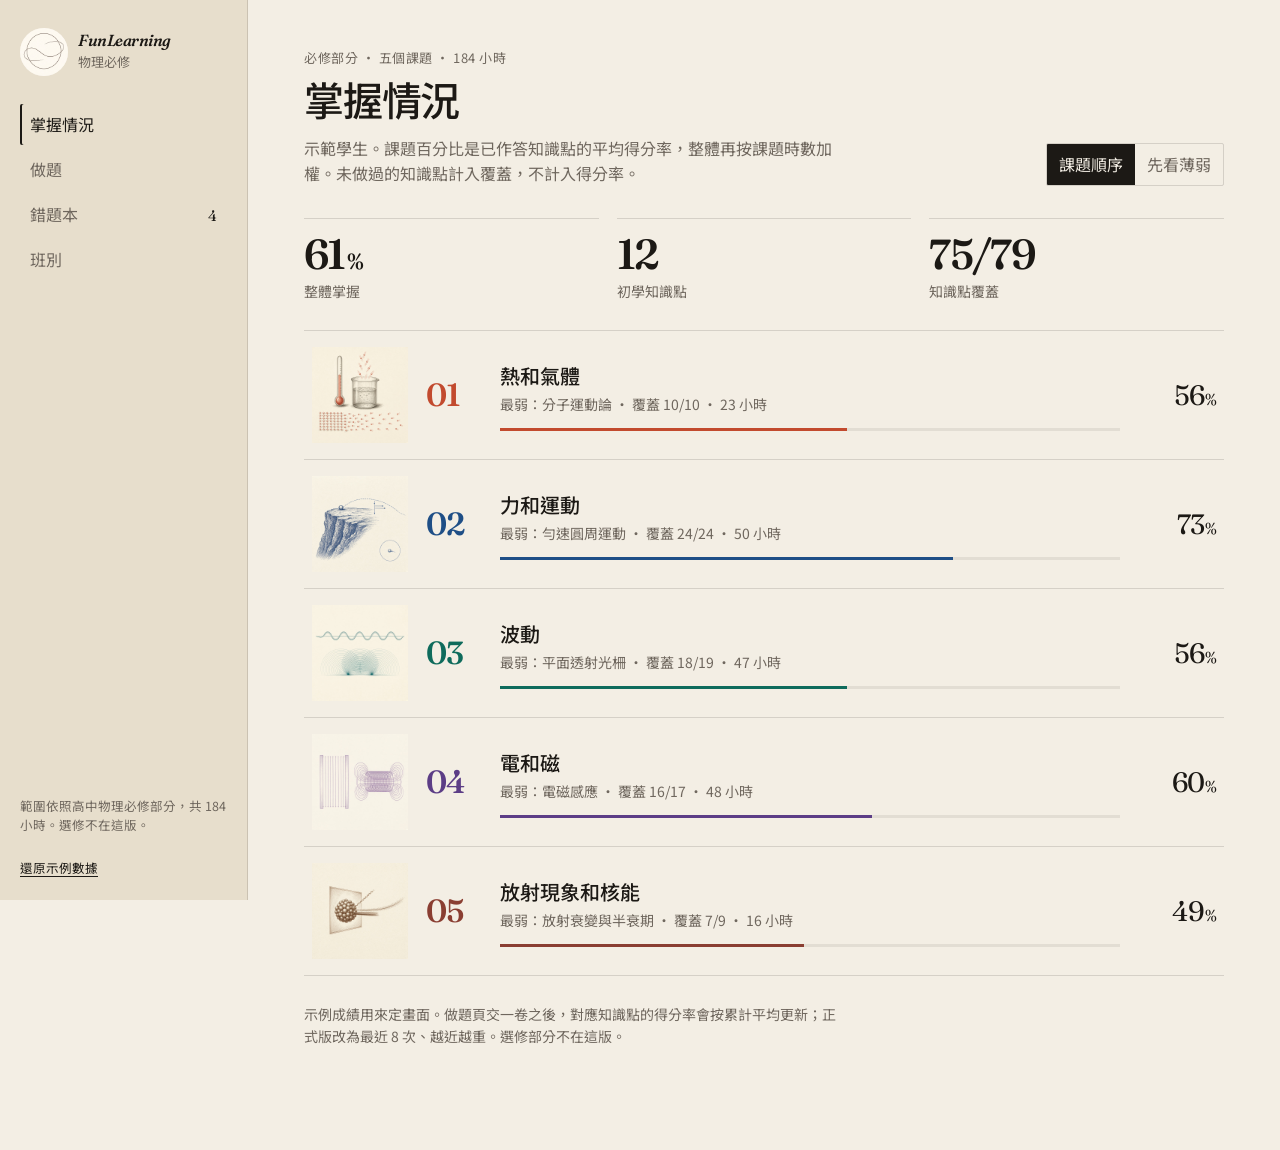
==== prototype/index.html @ 352cc637 "定出高中物理必修平台框架和可操作的畫面原型。 依課程文件切五個課題和知識點，選擇題與數值題由程式批改，結構題預留評分準則。原型可看掌握、訂正、錯題本和班別。  Co-authored-by: luze" ====
<!DOCTYPE html>
<html lang="zh-Hant">
<head>
  <meta charset="utf-8">
  <meta name="viewport" content="width=device-width, initial-scale=1">
  <title>掌握情況 · FunLearning 物理</title>
  <meta name="description" content="高中物理必修部分的練習、批改與知識點掌握。">
  <link rel="preconnect" href="https://fonts.googleapis.com">
  <link rel="preconnect" href="https://fonts.gstatic.com" crossorigin>
  <link href="https://fonts.googleapis.com/css2?family=Fraunces:ital,opsz,wght@0,9..144,560;1,9..144,520&family=IBM+Plex+Mono:wght@400;500&family=Noto+Sans+TC:wght@400;500;700&display=swap" rel="stylesheet">
  <link rel="icon" href="assets/mark-orbit-wave.jpg">
  <link rel="stylesheet" href="styles.css">
</head>
<body>
  <div class="app">
    <aside class="rail">
      <a class="brand" href="#/">
        <span class="brand-mark"><img src="assets/mark-orbit-wave.jpg" alt="" width="48" height="48"></span>
        <span class="brand-copy">
          <span class="brand-name">FunLearning</span>
          <span class="brand-sub">物理必修</span>
        </span>
      </a>
      <nav class="nav" aria-label="主要">
        <a href="#/" data-route="home">掌握情況</a>
        <a href="#/practice/q-boyle" data-route="practice">做題</a>
        <a href="#/mistakes" data-route="mistakes">錯題本 <span class="count" id="mistake-count">0</span></a>
        <a href="#/class" data-route="class">班別</a>
      </nav>
      <div class="rail-foot">
        <p>範圍依照高中物理必修部分，共 184 小時。選修不在這版。</p>
        <button type="button" id="reset">還原示例數據</button>
      </div>
    </aside>
    <main id="main" tabindex="-1"></main>
  </div>
  <script src="data.js"></script>
  <script src="grader.js"></script>
  <script src="app.js"></script>
</body>
</html>
---- prototype/styles.css ----
:root {
  --paper: #f3eee4;
  --rail: #e7decc;
  --ink: #1c1915;
  --muted: #6f675e;
  --line: rgba(28, 25, 21, 0.14);
  --serif: "Fraunces", "Iowan Old Style", Palatino, "Palatino Linotype", "Times New Roman", serif;
  --sans: "Noto Sans TC", "WenQuanYi Micro Hei", "Noto Sans CJK TC", "PingFang TC", sans-serif;
  --mono: "IBM Plex Mono", "Noto Sans Mono", ui-monospace, monospace;
  --weak: #9a3412;
  --developing: #8a5a22;
  --steady: #1e4e86;
  --mastered: #0e6b5c;
  --shadow: 0 1px 0 rgba(28, 25, 21, 0.04);
}

* { box-sizing: border-box; }

html { scroll-behavior: smooth; }

body {
  margin: 0;
  background: var(--paper);
  color: var(--ink);
  font-family: var(--sans);
  font-size: 16px;
  line-height: 1.55;
  font-weight: 400;
  -webkit-font-smoothing: antialiased;
}

::selection { background: #d5e2f1; }

:focus-visible {
  outline: 2px solid #1e4e86;
  outline-offset: 3px;
}

button, input, textarea, select { font: inherit; color: inherit; }

button { cursor: pointer; }

img { display: block; max-width: 100%; }

.app {
  display: grid;
  grid-template-columns: 248px minmax(0, 1fr);
  min-height: 100vh;
}

.rail {
  position: sticky;
  top: 0;
  align-self: start;
  height: 100vh;
  padding: 28px 20px 22px;
  background: var(--rail);
  border-right: 1px solid var(--line);
  display: flex;
  flex-direction: column;
  gap: 28px;
  overflow: hidden;
}

.brand {
  display: flex;
  align-items: center;
  gap: 10px;
  min-width: 0;
  color: inherit;
  text-decoration: none;
}

.brand-copy {
  display: flex;
  flex-direction: column;
  min-width: 0;
}

.brand-mark {
  width: 48px;
  height: 48px;
  overflow: hidden;
  border-radius: 50%;
  background: #f3eee4;
}

.brand-mark img {
  width: 100%;
  height: 100%;
  object-fit: cover;
  transform: scale(1.85);
}

.brand-name {
  font-family: var(--serif);
  font-weight: 560;
  font-size: 16px;
  letter-spacing: -0.03em;
  font-style: italic;
  line-height: 1.1;
  white-space: nowrap;
}

.brand-sub {
  display: block;
  margin-top: 3px;
  color: var(--muted);
  font-size: 13px;
  white-space: nowrap;
}

.nav {
  display: flex;
  flex-direction: column;
  gap: 4px;
}

.nav a {
  display: flex;
  justify-content: space-between;
  align-items: baseline;
  padding: 8px 10px;
  color: var(--muted);
  text-decoration: none;
  border-radius: 2px;
}

.nav a[aria-current="page"] {
  color: var(--ink);
  box-shadow: inset 2px 0 0 var(--ink);
}

.nav .count {
  font-family: var(--serif);
  font-size: 15px;
  color: var(--ink);
}

.rail-foot {
  margin-top: auto;
  color: var(--muted);
  font-size: 12.5px;
  line-height: 1.5;
}

.rail-foot button {
  margin-top: 12px;
  padding: 0;
  border: 0;
  background: none;
  color: var(--ink);
  text-decoration: underline;
  text-underline-offset: 3px;
}

main {
  padding: 48px 56px 88px;
}

main:focus { outline: none; }

.wrap { max-width: 920px; }

.kicker {
  margin: 0 0 8px;
  color: var(--muted);
  font-size: 13px;
  letter-spacing: 0.04em;
}

h1 {
  margin: 0;
  font-size: 40px;
  font-weight: 500;
  letter-spacing: -0.03em;
  line-height: 1.15;
}

.lede {
  max-width: 62ch;
  margin: 14px 0 0;
  color: var(--muted);
}

.page-head {
  display: flex;
  justify-content: space-between;
  gap: 24px;
  align-items: flex-end;
}

.segmented {
  display: flex;
  border: 1px solid var(--line);
  border-radius: 2px;
  overflow: hidden;
  flex: none;
}

.segmented button {
  background: transparent;
  border: 0;
  padding: 8px 12px;
  color: var(--muted);
}

.segmented button[aria-pressed="true"] {
  background: var(--ink);
  color: var(--paper);
}

.stats {
  display: grid;
  grid-template-columns: repeat(3, minmax(0, 1fr));
  gap: 18px;
  margin: 32px 0 12px;
  padding: 0;
  list-style: none;
}

.stat {
  padding-top: 14px;
  border-top: 1px solid var(--line);
}

.stat b {
  display: block;
  font-family: var(--serif);
  font-weight: 560;
  font-size: 42px;
  letter-spacing: -0.04em;
  line-height: 1;
}

.stat b small {
  font-size: 22px;
  margin-left: 2px;
}

.stat span {
  display: block;
  margin-top: 6px;
  color: var(--muted);
  font-size: 14px;
}

.chapter-list { margin-top: 28px; }

.chapter-row {
  display: grid;
  grid-template-columns: 96px 56px minmax(0, 1fr) 78px;
  gap: 18px;
  align-items: center;
  padding: 16px 8px;
  border-top: 1px solid var(--line);
  color: inherit;
  text-decoration: none;
}

.chapter-list .chapter-row:last-child { border-bottom: 1px solid var(--line); }

.chapter-row:hover { background: rgba(255, 255, 255, 0.45); }

.chapter-row img {
  width: 96px;
  height: 96px;
  object-fit: cover;
  background: #f7f3ea;
}

.idx {
  font-family: var(--serif);
  font-weight: 560;
  font-size: 32px;
  letter-spacing: -0.04em;
  line-height: 1;
}

.chapter-name {
  display: block;
  font-size: 20px;
  font-weight: 500;
}

.chapter-sub {
  display: block;
  margin-top: 3px;
  color: var(--muted);
  font-size: 14px;
}

.bar {
  display: block;
  height: 3px;
  margin-top: 12px;
  background: rgba(28, 25, 21, 0.08);
}

.bar > span {
  display: block;
  height: 100%;
}

.pct {
  font-family: var(--serif);
  font-size: 28px;
  letter-spacing: -0.04em;
  text-align: right;
  line-height: 1;
}

.pct small {
  font-size: 16px;
  margin-left: 1px;
}

.back {
  display: inline-block;
  margin-bottom: 18px;
  color: var(--muted);
  text-decoration: none;
}

.back:hover { color: var(--ink); }

.hero {
  display: grid;
  grid-template-columns: 220px minmax(0, 1fr);
  gap: 28px;
  align-items: end;
  margin-bottom: 8px;
}

.hero img {
  width: 220px;
  height: 220px;
  object-fit: cover;
  background: #f7f3ea;
}

.hero .idx { font-size: 28px; }

.hero h1 { margin-top: 4px; }

.hero-meta {
  margin: 10px 0 0;
  color: var(--muted);
}

.legend {
  display: flex;
  flex-wrap: wrap;
  gap: 8px 16px;
  margin: 22px 0 8px;
  color: var(--muted);
  font-size: 13px;
}

.legend i {
  display: inline-block;
  width: 8px;
  height: 8px;
  margin-right: 6px;
  border-radius: 50%;
  vertical-align: 0;
}

.group-label {
  margin: 28px 0 0;
  padding-top: 8px;
  font-size: 13px;
  font-weight: 500;
  color: var(--muted);
}

.kp {
  display: grid;
  grid-template-columns: minmax(0, 1.5fr) 88px minmax(70px, 0.8fr) 52px 36px;
  gap: 12px;
  align-items: center;
  padding: 11px 0;
  border-bottom: 1px solid var(--line);
}

.kp-name { font-size: 15.5px; }

.band {
  font-size: 13px;
  color: var(--muted);
}

.band.weak { color: var(--weak); }
.band.developing { color: var(--developing); }
.band.steady, .band.early { color: var(--steady); }
.band.mastered { color: var(--mastered); }

.kp .pct { font-size: 18px; }

.tries {
  color: var(--muted);
  font-size: 12px;
  text-align: right;
}

.q-index {
  display: grid;
  grid-template-columns: repeat(3, minmax(0, 1fr));
  gap: 10px;
  margin: 28px 0 8px;
}

.q-index a {
  display: block;
  padding: 12px 12px 14px;
  border: 1px solid var(--line);
  color: inherit;
  text-decoration: none;
  background: transparent;
}

.q-index a[aria-current="page"] {
  border-color: var(--ink);
  background: rgba(255, 255, 255, 0.45);
}

.q-index .q-no {
  display: block;
  font-family: var(--serif);
  font-size: 13px;
  color: var(--muted);
}

.q-index strong {
  display: block;
  margin-top: 4px;
  font-weight: 500;
}

.q-index em {
  display: block;
  margin-top: 4px;
  font-style: normal;
  color: var(--muted);
  font-size: 13px;
}

.question {
  margin-top: 28px;
  padding-top: 22px;
  border-top: 1px solid var(--line);
}

.question h2 {
  margin: 8px 0 0;
  font-size: 28px;
  font-weight: 500;
  letter-spacing: -0.03em;
}

.stem {
  max-width: 68ch;
  margin: 16px 0 0;
  font-size: 18px;
  line-height: 1.6;
}

.grader-note {
  max-width: 68ch;
  margin: 10px 0 0;
  color: var(--muted);
  font-size: 14px;
}

form.answer { margin-top: 22px; }

.choices { list-style: none; margin: 0; padding: 0; max-width: 640px; }

.choice {
  display: grid;
  grid-template-columns: 28px 1fr;
  gap: 8px;
  align-items: start;
  padding: 12px 0;
  border-bottom: 1px solid var(--line);
  cursor: pointer;
}

.choice input { margin-top: 4px; }

.field {
  max-width: 420px;
  margin-bottom: 16px;
}

.field span {
  display: block;
  margin-bottom: 6px;
  color: var(--muted);
  font-size: 13px;
}

.field input, .field select, textarea {
  width: 100%;
  background: transparent;
  border: 0;
  border-bottom: 1px solid var(--ink);
  border-radius: 0;
  padding: 8px 0;
}

textarea {
  border: 1px solid var(--line);
  padding: 12px;
  min-height: 150px;
  background: rgba(255, 255, 255, 0.35);
  resize: vertical;
}

.actions {
  display: flex;
  gap: 16px;
  align-items: center;
  margin-top: 8px;
}

.btn {
  background: var(--ink);
  color: var(--paper);
  border: 0;
  border-radius: 2px;
  padding: 11px 16px;
}

.btn:hover { background: #000; }

.form-error {
  margin: 0 0 12px;
  color: var(--weak);
}

.result {
  margin-top: 28px;
  padding-top: 22px;
  border-top: 1px solid var(--ink);
}

.result-score {
  display: flex;
  gap: 18px;
  align-items: baseline;
}

.result-score b {
  font-family: var(--serif);
  font-weight: 560;
  font-size: 64px;
  letter-spacing: -0.045em;
  line-height: 0.85;
}

.result-score b small {
  font-size: 28px;
  margin-left: 2px;
}

.result h3 {
  margin: 0;
  font-size: 22px;
  font-weight: 500;
}

.result .detail {
  max-width: 68ch;
  margin: 12px 0 0;
}

.steps, .points { list-style: none; margin: 18px 0 0; padding: 0; max-width: 680px; }

.steps li, .points li {
  padding: 10px 0;
  border-top: 1px solid var(--line);
}

.points li {
  display: grid;
  grid-template-columns: 52px 1fr;
  gap: 12px;
}

.points .got { color: var(--mastered); }
.points .miss { color: var(--weak); }

.quote {
  margin: 16px 0 0;
  padding-left: 14px;
  border-left: 2px solid var(--line);
  color: var(--muted);
  white-space: pre-wrap;
}

.filters {
  display: flex;
  gap: 8px;
  margin: 26px 0 0;
}

.filters a {
  padding: 6px 10px;
  color: var(--muted);
  text-decoration: none;
  border: 1px solid transparent;
}

.filters a[aria-current="page"] {
  color: var(--ink);
  border-color: var(--line);
}

.mistake {
  display: grid;
  grid-template-columns: 92px minmax(0, 1fr) auto;
  gap: 16px;
  padding: 18px 0;
  border-top: 1px solid var(--line);
}

.mistake:last-child { border-bottom: 1px solid var(--line); }

.mistake .status {
  font-size: 13px;
  padding-top: 4px;
}

.status.retry, .status.again { color: var(--weak); }
.status.mastered { color: var(--mastered); }

.mistake h2 {
  margin: 0;
  font-size: 18px;
  font-weight: 500;
}

.mistake p { margin: 4px 0 0; color: var(--muted); }

.mistake a.redo {
  align-self: center;
  color: var(--ink);
  text-underline-offset: 3px;
}

.class-table { margin-top: 8px; }

.weak-list { list-style: none; margin: 8px 0 0; padding: 0; }

.weak-list li {
  display: grid;
  grid-template-columns: minmax(0, 1.4fr) minmax(0, 1fr) 64px;
  gap: 12px;
  align-items: baseline;
  padding: 12px 0;
  border-bottom: 1px solid var(--line);
}

.weak-list .where { color: var(--muted); font-size: 14px; }

.note {
  margin-top: 28px;
  max-width: 68ch;
  color: var(--muted);
  font-size: 14px;
}

.empty {
  margin-top: 24px;
  padding-top: 18px;
  border-top: 1px solid var(--line);
  color: var(--muted);
}

@media (max-width: 860px) {
  .app { display: block; }

  .rail {
    position: sticky;
    top: 0;
    z-index: 2;
    height: auto;
    padding: 14px 16px 12px;
    border-right: 0;
    border-bottom: 1px solid var(--line);
    gap: 12px;
  }

  .nav { flex-direction: row; gap: 2px; overflow: auto; }
  .nav a { white-space: nowrap; }
  .nav .count { margin-left: 6px; }
  .rail-foot { display: none; }

  main { padding: 28px 16px 72px; }

  h1 { font-size: 32px; }

  .page-head { flex-direction: column; align-items: flex-start; }

  .stats { grid-template-columns: 1fr; }

  .chapter-row {
    grid-template-columns: 72px minmax(0, 1fr) auto;
    gap: 12px;
  }

  .chapter-row .idx { display: none; }

  .chapter-row img { width: 72px; height: 72px; }

  .pct { font-size: 22px; }

  .hero { grid-template-columns: 1fr; }

  .hero img { width: 160px; height: 160px; }

  .kp {
    grid-template-columns: minmax(0, 1fr) auto;
  }

  .kp .bar, .kp .tries { display: none; }

  .q-index { grid-template-columns: 1fr; }

  .mistake { grid-template-columns: 1fr; gap: 4px; }

  .weak-list li { grid-template-columns: 1fr auto; }
  .weak-list .where { grid-column: 1 / -1; }
}

@media (prefers-reduced-motion: reduce) {
  html { scroll-behavior: auto; }
}
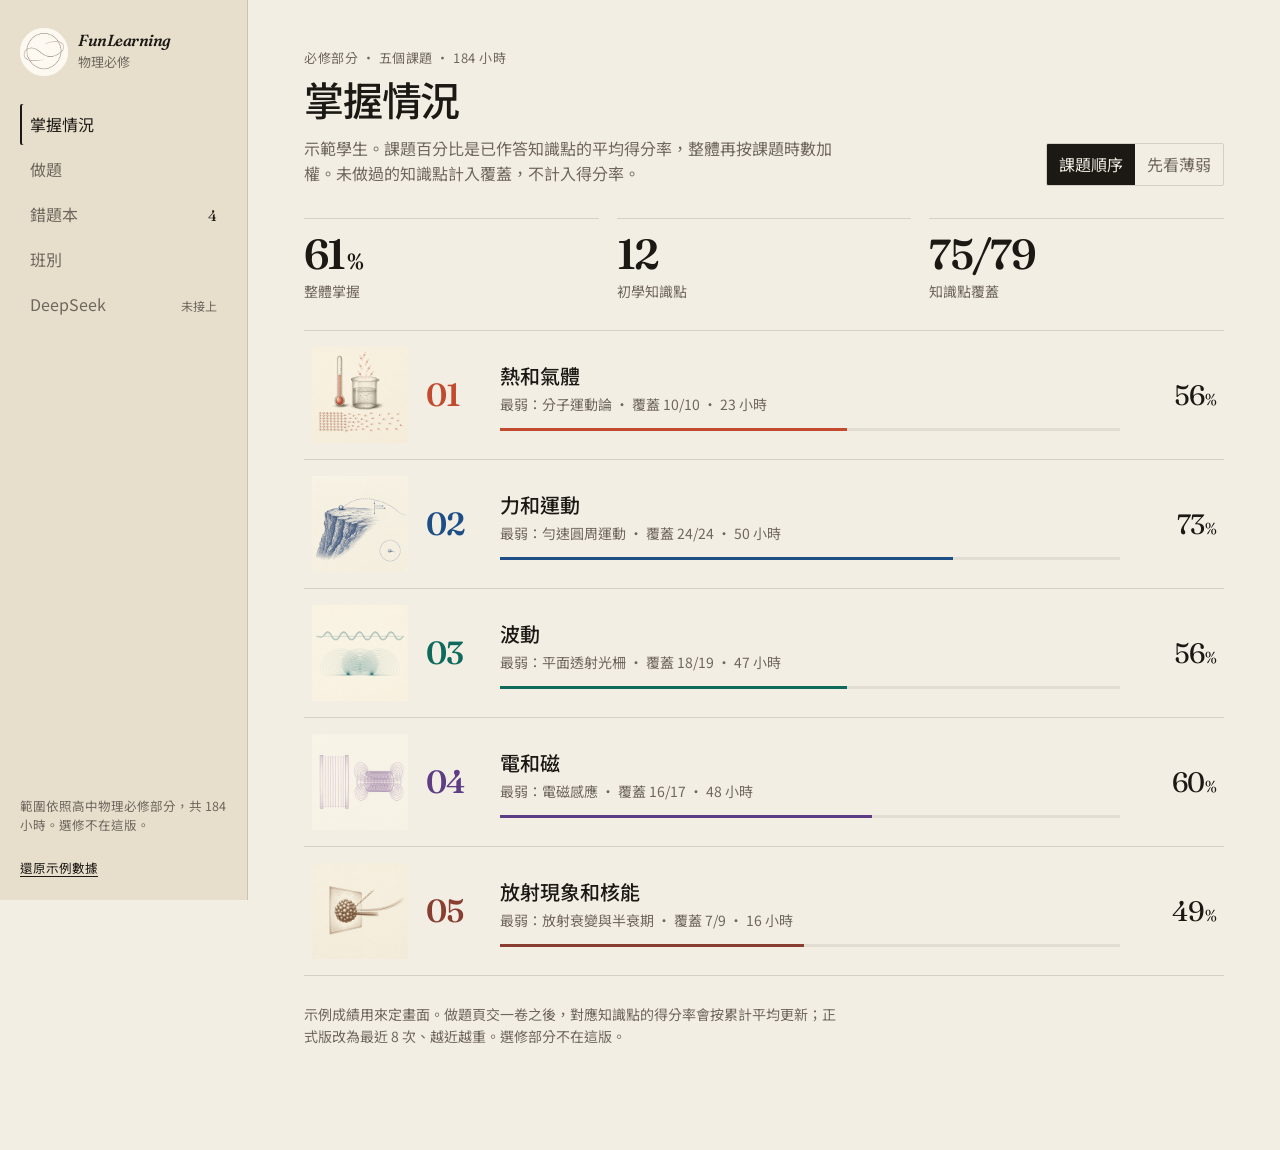
==== commit 8940e568: "結構題可接上 DeepSeek，金鑰只留在瀏覽器。 選擇題和數值題仍由程式批改。未貼金鑰時結構題維持要點對照。  Co-authored-by: luzejing <luzejing@mail.mkp" ====
--- a/prototype/index.html
+++ b/prototype/index.html
@@ -26,6 +26,7 @@
         <a href="#/practice/q-boyle" data-route="practice">做題</a>
         <a href="#/mistakes" data-route="mistakes">錯題本 <span class="count" id="mistake-count">0</span></a>
         <a href="#/class" data-route="class">班別</a>
+        <a href="#/settings" data-route="settings">DeepSeek <span class="key-state" id="deepseek-state">未接上</span></a>
       </nav>
       <div class="rail-foot">
         <p>範圍依照高中物理必修部分，共 184 小時。選修不在這版。</p>
@@ -36,6 +37,7 @@
   </div>
   <script src="data.js"></script>
   <script src="grader.js"></script>
+  <script src="deepseek.js"></script>
   <script src="app.js"></script>
 </body>
 </html>
--- a/prototype/styles.css
+++ b/prototype/styles.css
@@ -137,6 +137,13 @@
   color: var(--ink);
 }
 
+.nav .key-state {
+  font-size: 12px;
+  color: var(--muted);
+}
+
+.nav .key-state.on { color: var(--mastered); }
+
 .rail-foot {
   margin-top: auto;
   color: var(--muted);
@@ -533,6 +540,17 @@
 }
 
 .btn:hover { background: #000; }
+
+.btn:disabled { opacity: 0.55; cursor: wait; }
+
+button.quiet {
+  background: none;
+  border: 0;
+  padding: 11px 4px;
+  color: var(--ink);
+  text-decoration: underline;
+  text-underline-offset: 3px;
+}
 
 .form-error {
   margin: 0 0 12px;
@@ -695,6 +713,7 @@
   .nav { flex-direction: row; gap: 2px; overflow: auto; }
   .nav a { white-space: nowrap; }
   .nav .count { margin-left: 6px; }
+  .nav .key-state { display: none; }
   .rail-foot { display: none; }
 
   main { padding: 28px 16px 72px; }
